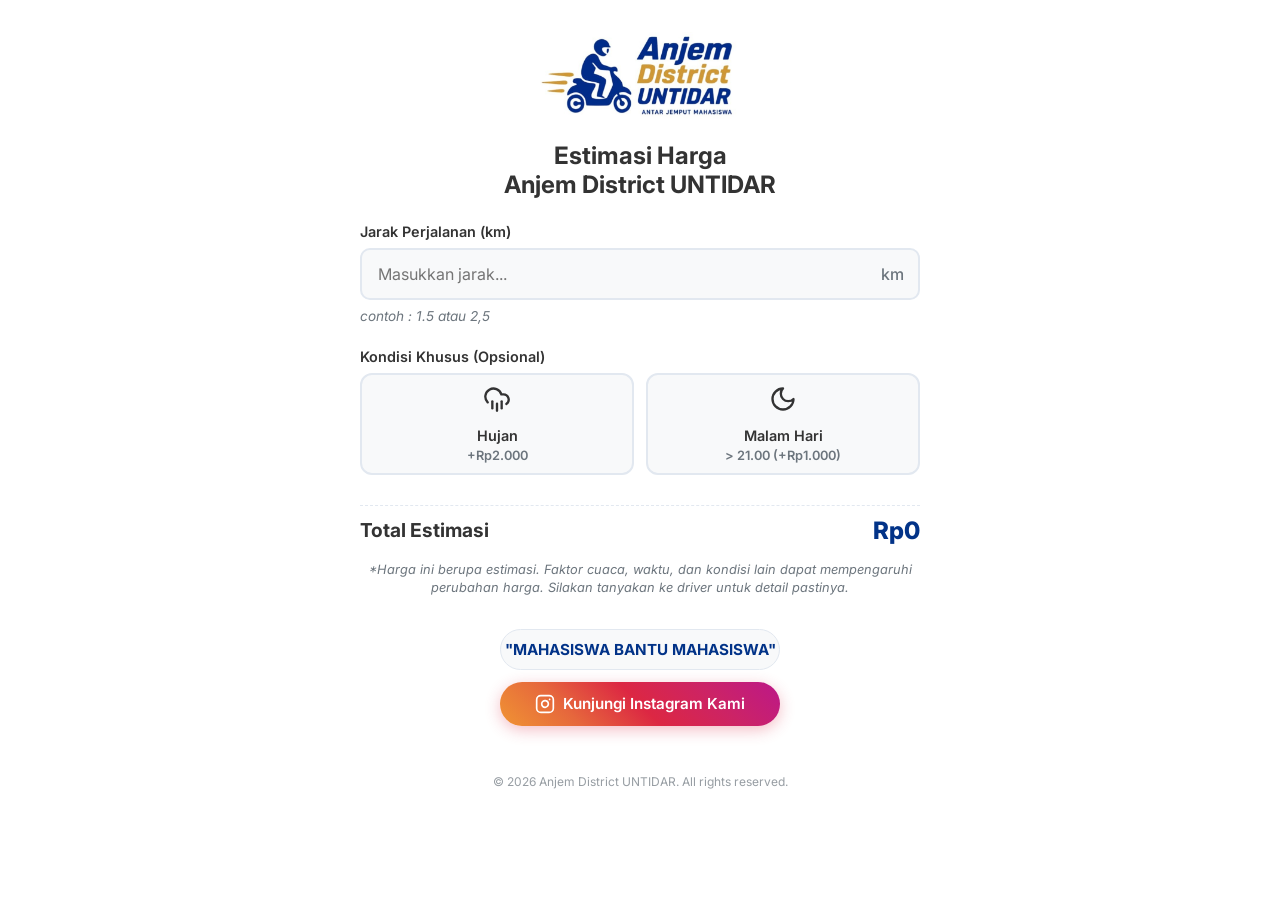
==== index.html @ 96dd8871 "Rename main.html to index.html" ====
<!DOCTYPE html>
<html lang="id">

<head>
    <meta charset="UTF-8">
    <meta name="viewport" content="width=device-width, initial-scale=1.0">
    <title>Kalkulator Estimasi Harga Antar-Jemput</title>
    <link href="https://fonts.googleapis.com/css2?family=Inter:wght@400;500;600;700&display=swap" rel="stylesheet">
    <link rel="stylesheet" href="style.css">
</head>

<body>

    <div class="logo-container">
        <img src="asset/logo.jpeg" alt="Logo Anjem District" class="main-logo">
    </div>
    <h1>Estimasi Harga <br>Anjem District UNTIDAR</h1>

    <div class="form-group">
        <label for="distance">Jarak Perjalanan (km)</label>
        <div class="input-wrapper">
            <input type="number" id="distance" min="0.1" step="0.1" placeholder="Masukkan jarak..." required>
            <span>km</span>
        </div>
        <div class="input-hint">contoh : 1.5 atau 2,5</div>
        <div class="error-message" id="distance-error">Silakan masukkan jarak yang valid (minimal 0.1 km).</div>
    </div>

    <label>Kondisi Khusus (Opsional)</label>
    <div class="options-grid">
        <label class="option-card">
            <input type="checkbox" id="option-rain" value="2000">
            <div class="option-content">
                <div class="option-icon">
                    <svg xmlns="http://www.w3.org/2000/svg" width="28" height="28" viewBox="0 0 24 24" fill="none"
                        stroke="currentColor" stroke-width="2" stroke-linecap="round" stroke-linejoin="round">
                        <path d="M4 14.899A7 7 0 1 1 15.71 8h1.79a4.5 4.5 0 0 1 2.5 8.242"></path>
                        <path d="M16 14v6"></path>
                        <path d="M8 14v6"></path>
                        <path d="M12 16v6"></path>
                    </svg>
                </div>
                <div class="option-title">Hujan</div>
                <div class="option-price">+Rp2.000</div>
            </div>
        </label>

        <label class="option-card">
            <input type="checkbox" id="option-night" value="1000">
            <div class="option-content">
                <div class="option-icon">
                    <svg xmlns="http://www.w3.org/2000/svg" width="28" height="28" viewBox="0 0 24 24" fill="none"
                        stroke="currentColor" stroke-width="2" stroke-linecap="round" stroke-linejoin="round">
                        <path d="M12 3a6 6 0 0 0 9 9 9 9 0 1 1-9-9Z"></path>
                    </svg>
                </div>
                <div class="option-title">Malam Hari</div>
                <div class="option-price">> 21.00 (+Rp1.000)</div>
            </div>
        </label>
    </div>

    <div class="result-container" id="result-container">
        <div class="total-row">
            <span class="total-label">Total Estimasi</span>
            <span class="total-amount" id="cost-total">Rp0</span>
        </div>
        <p class="disclaimer-text">
            *Harga ini berupa estimasi. Faktor cuaca, waktu, dan kondisi lain dapat mempengaruhi perubahan harga.
            Silakan tanyakan ke driver untuk detail pastinya.
        </p>
    </div>

    <div class="social-container">
        <div class="motto-container">
            <p class="motto">"MAHASISWA BANTU MAHASISWA"</p>
        </div>
        <a href="https://www.instagram.com/anjem.district.untidar?igsh=MWt0OW1idzZ3aTNhNQ==" target="_blank"
            rel="noopener noreferrer" class="btn-instagram">
            <svg xmlns="http://www.w3.org/2000/svg" width="20" height="20" viewBox="0 0 24 24" fill="none"
                stroke="currentColor" stroke-width="2" stroke-linecap="round" stroke-linejoin="round">
                <rect x="2" y="2" width="20" height="20" rx="5" ry="5"></rect>
                <path d="M16 11.37A4 4 0 1 1 12.63 8 4 4 0 0 1 16 11.37z"></path>
                <line x1="17.5" y1="6.5" x2="17.51" y2="6.5"></line>
            </svg>
            Kunjungi Instagram Kami
        </a>
    </div>

    <div class="footer">
        <p class="copyright">© 2026 Anjem District UNTIDAR. All rights reserved.</p>
    </div>

    <script src="script.js"></script>
</body>

</html>
---- style.css ----
:root {
    --primary: #023388;
    --primary-hover: #0065a0;
    --bg-color: #F0F4F8;
    --card-bg: #FFFFFF;
    --text-main: #333333;
    --text-muted: #6c757d;
    --border-color: #e2e8f0;
    --accent-bg: #F8F9FA;
}

* {
    margin: 0;
    padding: 0;
    box-sizing: border-box;
    font-family: 'Inter', sans-serif;
}

body {
    background-color: var(--card-bg);
    color: var(--text-main);
    padding: 32px 20px;
    max-width: 600px;
    margin: 0 auto;
}

.logo-container {
    text-align: center;
    margin-bottom: 16px;
}

.main-logo {
    max-width: 200px;
    height: auto;
    border-radius: 8px;
    /* opsional: memberikan sudut halus */
}

h1 {
    font-size: 1.5rem;
    font-weight: 700;
    text-align: center;
    margin-bottom: 24px;
    color: var(--text-main);
}

.form-group {
    margin-bottom: 24px;
}

label {
    display: block;
    font-size: 0.9rem;
    font-weight: 600;
    margin-bottom: 8px;
    color: var(--text-main);
}

.input-wrapper {
    position: relative;
    display: flex;
    align-items: center;
}

.input-wrapper span {
    position: absolute;
    right: 16px;
    color: var(--text-muted);
    font-weight: 500;
}

input[type="number"] {
    width: 100%;
    padding: 14px 45px 14px 16px;
    border: 2px solid var(--border-color);
    border-radius: 10px;
    font-size: 1rem;
    outline: none;
    transition: all 0.2s ease;
    background-color: var(--accent-bg);
}

input[type="number"]:focus {
    border-color: var(--primary);
    background-color: var(--card-bg);
}

.options-grid {
    display: grid;
    grid-template-columns: 1fr 1fr;
    gap: 12px;
    margin-bottom: 8px;
}

.option-card {
    position: relative;
    cursor: pointer;
}

.option-card input {
    position: absolute;
    opacity: 0;
    cursor: pointer;
    height: 0;
    width: 0;
}

.option-content {
    display: flex;
    flex-direction: column;
    align-items: center;
    justify-content: center;
    padding: 16px 12px;
    background-color: var(--accent-bg);
    border: 2px solid var(--border-color);
    border-radius: 12px;
    transition: all 0.3s ease;
    text-align: center;
    height: 90%;
}

.option-icon {
    font-size: 1.5rem;
    margin-bottom: 8px;
}

.option-title {
    font-weight: 600;
    font-size: 0.9rem;
    margin-bottom: 4px;
}

.option-price {
    font-size: 0.8rem;
    color: var(--text-muted);
}

.option-card input:checked~.option-content {
    background-color: var(--primary);
    border-color: var(--primary);
    color: white;
    box-shadow: 0 4px 12px rgba(0, 124, 195, 0.3);
}

.option-card input:checked~.option-content .option-price {
    color: rgba(255, 255, 255, 0.8);
}

.result-container {
    margin-top: 10px;
    padding-top: 10px;
    border-top: 1px dashed var(--border-color);
}

.total-row {
    display: flex;
    justify-content: space-between;
    align-items: center;
}

.total-label {
    font-size: 1.2rem;
    font-weight: 700;
    color: var(--text-main);
}

.total-amount {
    font-size: 1.5rem;
    font-weight: 800;
    color: var(--primary);
}

/* Error state */
.disclaimer-text {
    font-size: 0.8rem;
    color: var(--text-muted);
    margin-top: 16px;
    line-height: 1.4;
    text-align: center;
    font-style: italic;
}

.input-hint {
    font-size: 0.85rem;
    color: var(--text-muted);
    margin-top: 8px;
    font-style: italic;
}

.error-message {
    color: #dc3545;
    font-size: 0.85rem;
    margin-top: 8px;
    display: none;
}

.social-container {
    margin-top: 32px;
    display: flex;
    flex-direction: column;
    align-items: center;
    gap: 12px;
}

.motto-container {
    width: 100%;
    display: flex;
    justify-content: center;
}

.motto {
    font-weight: 700;
    font-size: 0.95rem;
    color: var(--primary);
    background-color: var(--accent-bg);
    padding: 10px 0;
    border-radius: 50px;
    text-align: center;
    width: 100%;
    max-width: 280px;
    border: 1px solid var(--border-color);
}

.btn-instagram {
    display: inline-flex;
    justify-content: center;
    align-items: center;
    gap: 8px;
    background: linear-gradient(45deg, #f09433 0%, #e6683c 25%, #dc2743 50%, #cc2366 75%, #bc1888 100%);
    color: white;
    padding: 12px 0;
    border-radius: 50px;
    text-decoration: none;
    font-weight: 600;
    font-size: 0.95rem;
    transition: all 0.3s ease;
    box-shadow: 0 4px 15px rgba(220, 39, 67, 0.3);
    width: 100%;
    max-width: 280px;
}

.btn-instagram:hover {
    transform: translateY(-2px);
    box-shadow: 0 6px 20px rgba(220, 39, 67, 0.4);
}

.btn-instagram:active {
    transform: translateY(0);
}

.footer {
    margin-top: 48px;
    text-align: center;
}

.copyright {
    font-size: 0.75rem;
    color: var(--text-muted);
    opacity: 0.7;
}

@media (max-width: 480px) {
    .total-amount {
        font-size: 1.3rem;
    }
}
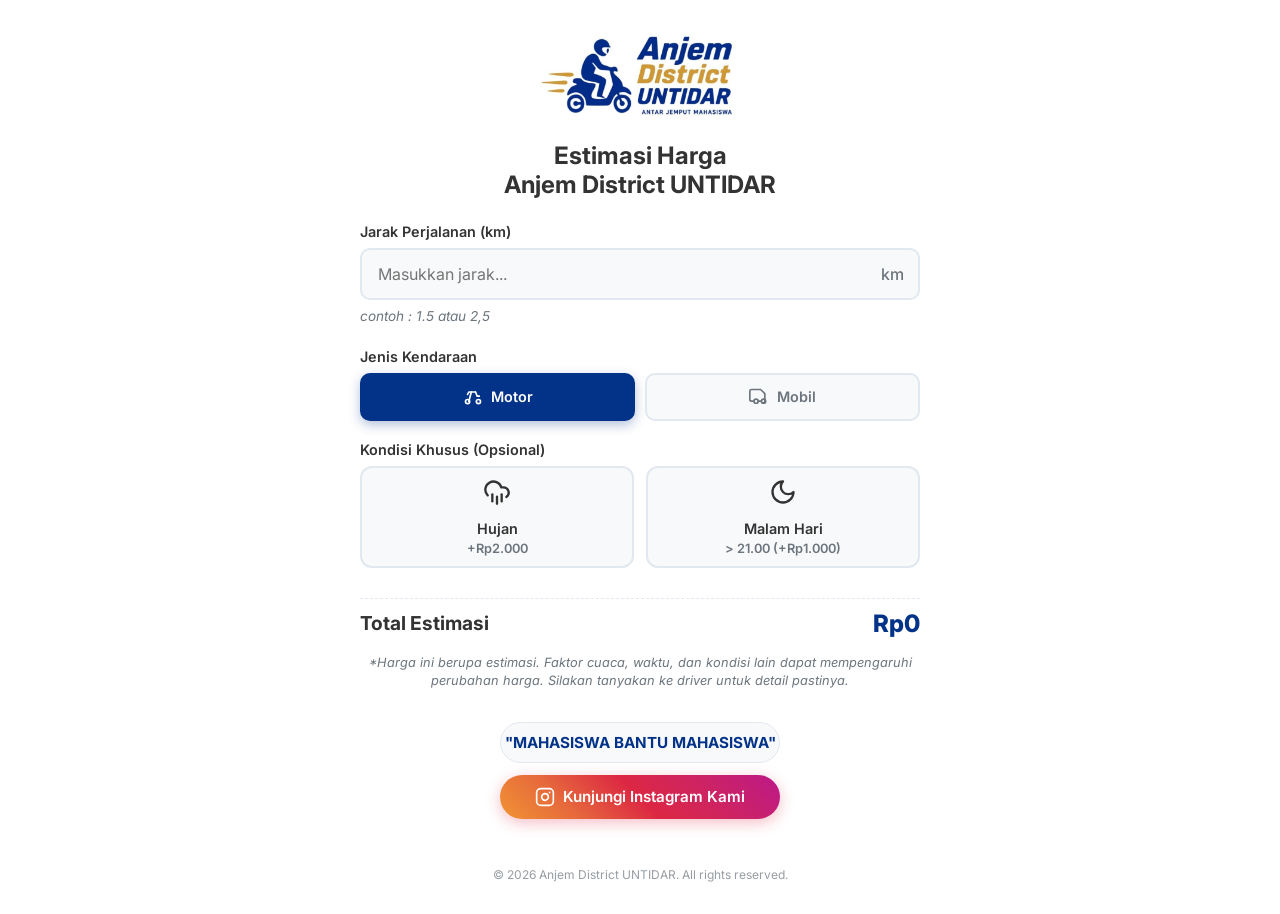
==== commit c54c8244: "Merge remote changes into main" ====
--- a/index.html
+++ b/index.html
@@ -26,9 +26,36 @@
         <div class="error-message" id="distance-error">Silakan masukkan jarak yang valid (minimal 0.1 km).</div>
     </div>
 
+    <label>Jenis Kendaraan</label>
+    <div class="vehicle-toggle">
+        <button class="vehicle-btn active" id="btn-motor" onclick="setVehicle('motor')">
+            <svg xmlns="http://www.w3.org/2000/svg" width="20" height="20" viewBox="0 0 24 24" fill="none"
+                stroke="currentColor" stroke-width="2" stroke-linecap="round" stroke-linejoin="round">
+                <circle cx="5.5" cy="17.5" r="2.5"></circle>
+                <circle cx="18.5" cy="17.5" r="2.5"></circle>
+                <path d="M15 6h-5L7 17"></path>
+                <path d="M15 6l2 5h2.5"></path>
+                <path d="M10 6H7L5.5 9"></path>
+            </svg>
+            Motor
+        </button>
+        <button class="vehicle-btn" id="btn-mobil" onclick="setVehicle('mobil')">
+            <svg xmlns="http://www.w3.org/2000/svg" width="20" height="20" viewBox="0 0 24 24" fill="none"
+                stroke="currentColor" stroke-width="2" stroke-linecap="round" stroke-linejoin="round">
+                <path d="M5 17H3a2 2 0 0 1-2-2V5a2 2 0 0 1 2-2h11l5 5v9a2 2 0 0 1-2 2h-1"></path>
+                <circle cx="8.5" cy="17" r="2.5"></circle>
+                <circle cx="17.5" cy="17" r="2.5"></circle>
+                <path d="M14 17H11"></path>
+            </svg>
+            Mobil
+        </button>
+    </div>
+
+    <!-- Kondisi Khusus: Motor -->
+    <div id="kondisi-container">
     <label>Kondisi Khusus (Opsional)</label>
     <div class="options-grid">
-        <label class="option-card">
+        <label class="option-card" id="card-rain">
             <input type="checkbox" id="option-rain" value="2000">
             <div class="option-content">
                 <div class="option-icon">
@@ -58,6 +85,78 @@
                 <div class="option-price">> 21.00 (+Rp1.000)</div>
             </div>
         </label>
+    </div>
+    </div>
+
+    <!-- Kondisi Khusus: Mobil -->
+    <div id="kondisi-mobil-container" style="display:none;">
+    <label>Kondisi Khusus (Opsional)</label>
+    <div class="options-grid">
+        <label class="option-card">
+            <input type="checkbox" id="mobil-option-night" value="2000">
+            <div class="option-content">
+                <div class="option-icon">
+                    <svg xmlns="http://www.w3.org/2000/svg" width="28" height="28" viewBox="0 0 24 24" fill="none"
+                        stroke="currentColor" stroke-width="2" stroke-linecap="round" stroke-linejoin="round">
+                        <path d="M12 3a6 6 0 0 0 9 9 9 9 0 1 1-9-9Z"></path>
+                    </svg>
+                </div>
+                <div class="option-title">Larut Malam</div>
+                <div class="option-price">+Rp2.000</div>
+            </div>
+        </label>
+
+        <label class="option-card">
+            <input type="checkbox" id="mobil-option-rain" value="3000">
+            <div class="option-content">
+                <div class="option-icon">
+                    <svg xmlns="http://www.w3.org/2000/svg" width="28" height="28" viewBox="0 0 24 24" fill="none"
+                        stroke="currentColor" stroke-width="2" stroke-linecap="round" stroke-linejoin="round">
+                        <path d="M4 14.899A7 7 0 1 1 15.71 8h1.79a4.5 4.5 0 0 1 2.5 8.242"></path>
+                        <path d="M16 14v6"></path>
+                        <path d="M8 14v6"></path>
+                        <path d="M12 16v6"></path>
+                    </svg>
+                </div>
+                <div class="option-title">Hujan</div>
+                <div class="option-price">+Rp3.000</div>
+            </div>
+        </label>
+
+        <label class="option-card">
+            <input type="checkbox" id="mobil-option-kos-ringan" value="30000">
+            <div class="option-content">
+                <div class="option-icon">
+                    <svg xmlns="http://www.w3.org/2000/svg" width="28" height="28" viewBox="0 0 24 24" fill="none"
+                        stroke="currentColor" stroke-width="2" stroke-linecap="round" stroke-linejoin="round">
+                        <rect x="1" y="3" width="15" height="13" rx="2"></rect>
+                        <path d="M16 8h4l3 3v5h-7V8z"></path>
+                        <circle cx="5.5" cy="18.5" r="2.5"></circle>
+                        <circle cx="18.5" cy="18.5" r="2.5"></circle>
+                    </svg>
+                </div>
+                <div class="option-title">Pindahan Kos Ringan</div>
+                <div class="option-price">+Rp30.000</div>
+            </div>
+        </label>
+
+        <label class="option-card">
+            <input type="checkbox" id="mobil-option-kos-berat" value="60000">
+            <div class="option-content">
+                <div class="option-icon">
+                    <svg xmlns="http://www.w3.org/2000/svg" width="28" height="28" viewBox="0 0 24 24" fill="none"
+                        stroke="currentColor" stroke-width="2" stroke-linecap="round" stroke-linejoin="round">
+                        <path d="M5 17H3a2 2 0 0 1-2-2V5a2 2 0 0 1 2-2h11l5 5v9a2 2 0 0 1-2 2h-1"></path>
+                        <circle cx="8.5" cy="17" r="2.5"></circle>
+                        <circle cx="17.5" cy="17" r="2.5"></circle>
+                        <path d="M14 17H11"></path>
+                    </svg>
+                </div>
+                <div class="option-title">Pindahan Kos Berat</div>
+                <div class="option-price">+Rp60.000</div>
+            </div>
+        </label>
+    </div>
     </div>
 
     <div class="result-container" id="result-container">
--- a/style.css
+++ b/style.css
@@ -91,6 +91,47 @@
     gap: 12px;
     margin-bottom: 8px;
 }
+
+/* ==============================
+   Vehicle Toggle
+============================== */
+.vehicle-toggle {
+    display: flex;
+    gap: 10px;
+    margin-bottom: 20px;
+}
+
+.vehicle-btn {
+    flex: 1;
+    display: flex;
+    align-items: center;
+    justify-content: center;
+    gap: 8px;
+    padding: 12px 16px;
+    border: 2px solid var(--border-color);
+    border-radius: 10px;
+    background-color: var(--accent-bg);
+    color: var(--text-muted);
+    font-family: 'Inter', sans-serif;
+    font-size: 0.9rem;
+    font-weight: 600;
+    cursor: pointer;
+    transition: all 0.25s ease;
+}
+
+.vehicle-btn:hover {
+    border-color: var(--primary);
+    color: var(--primary);
+}
+
+.vehicle-btn.active {
+    background-color: var(--primary);
+    border-color: var(--primary);
+    color: white;
+    box-shadow: 0 4px 12px rgba(2, 51, 136, 0.3);
+}
+
+
 
 .option-card {
     position: relative;
